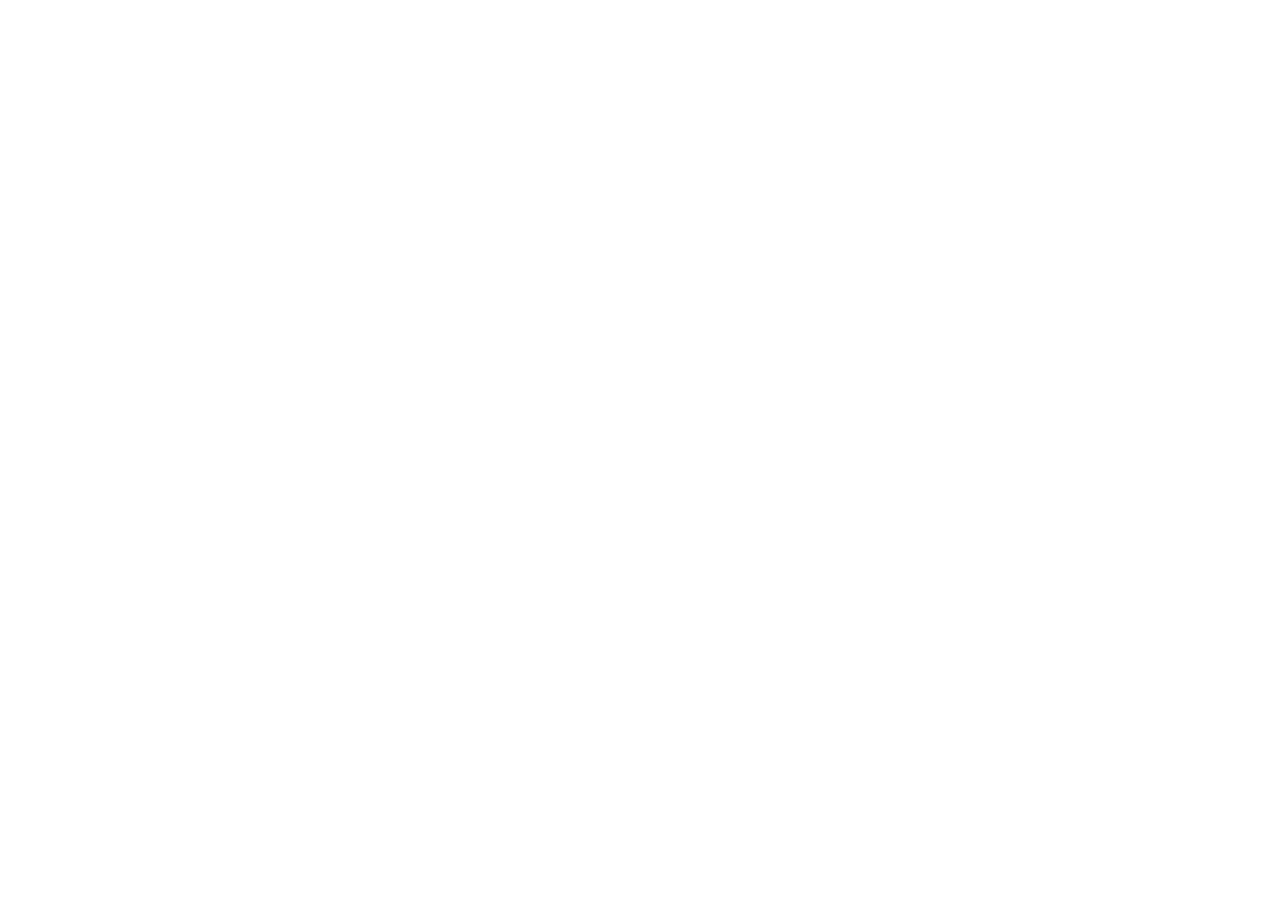
==== admin/index.html @ 9d50a6d4 "Add files via upload" ====
<!DOCTYPE html>
<html lang="nl">
<head>
<meta charset="utf-8">
<meta name="viewport" content="width=device-width,initial-scale=1">
<meta name="robots" content="noindex">
<title>Projecten beheren — Gazmend Aliaj</title>
</head>
<body>
<script src="https://unpkg.com/@sveltia/cms@0.111.0/dist/sveltia-cms.js" type="module"></script>
</body>
</html>
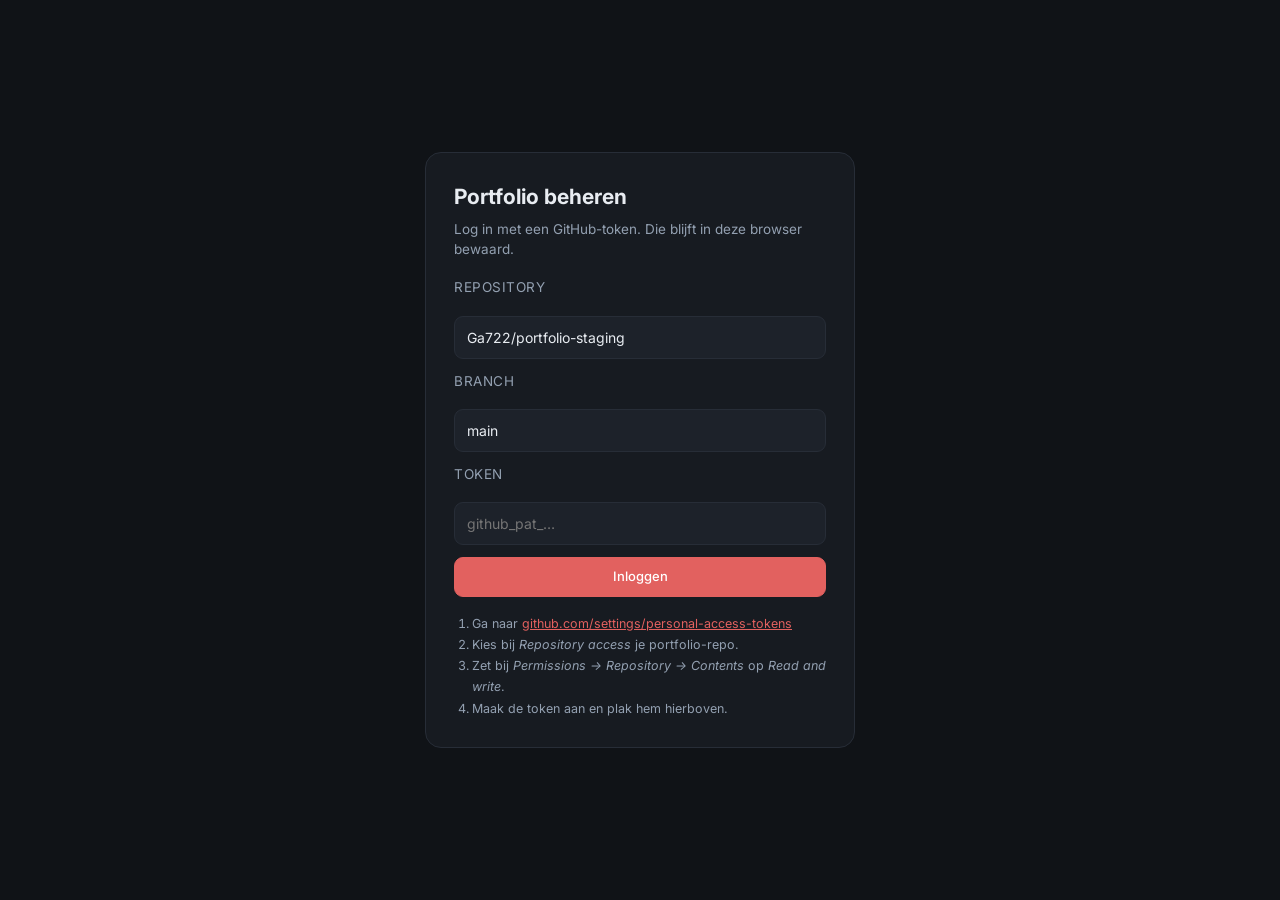
==== commit 40cbe665: "Add files via upload" ====
--- a/admin/index.html
+++ b/admin/index.html
@@ -4,9 +4,15 @@
 <meta charset="utf-8">
 <meta name="viewport" content="width=device-width,initial-scale=1">
 <meta name="robots" content="noindex">
-<title>Projecten beheren — Gazmend Aliaj</title>
+<title>Portfolio beheren — Gazmend Aliaj</title>
+<link rel="preconnect" href="https://fonts.googleapis.com"><link rel="preconnect" href="https://fonts.gstatic.com" crossorigin>
+<link href="https://fonts.googleapis.com/css2?family=Inter:wght@400;500;600;700&display=swap" rel="stylesheet">
+<link rel="stylesheet" href="style.css">
 </head>
 <body>
-<script src="https://unpkg.com/@sveltia/cms@0.111.0/dist/sveltia-cms.js" type="module"></script>
+<div id="root"><div class="empty">Laden…</div></div>
+<script src="github.js"></script>
+<script src="app.js"></script>
+<script src="editor.js"></script>
 </body>
 </html>
--- a/admin/style.css
+++ b/admin/style.css
@@ -0,0 +1,127 @@
+:root{--bg:#101317;--panel:#171b21;--panel-2:#1d222a;--line:#272d37;--line-soft:#20262e;--text:#e8ecf1;--muted:#93a0b1;--accent:#e2615f;--accent-soft:rgba(226,97,95,.14);--ok:#4bb98a;--warn:#e9b949;--radius:12px;--font:'Inter',system-ui,-apple-system,'Segoe UI',sans-serif}
+*{box-sizing:border-box}
+html,body{margin:0;height:100%}
+body{background:var(--bg);color:var(--text);font-family:var(--font);font-size:14px;line-height:1.5;-webkit-font-smoothing:antialiased}
+a{color:var(--accent)}
+button{font:inherit;color:inherit;cursor:pointer;border:none;background:none}
+input,textarea,select{font:inherit;color:var(--text);background:var(--panel-2);border:1px solid var(--line);border-radius:9px;padding:10px 12px;width:100%}
+input:focus,textarea:focus,select:focus{outline:none;border-color:var(--accent)}
+textarea{resize:vertical;min-height:96px;line-height:1.6}
+label{display:block}
+.lbl{font-size:12px;letter-spacing:.04em;text-transform:uppercase;color:var(--muted);margin:0 0 6px}
+.hint{font-size:12px;color:var(--muted);margin:6px 0 0}
+
+/* ---- knoppen ---- */
+.btn{display:inline-flex;align-items:center;gap:8px;padding:9px 16px;border-radius:9px;background:var(--panel-2);border:1px solid var(--line);font-size:13px;font-weight:500;white-space:nowrap}
+.btn:hover{border-color:#3a424f;background:#232935}
+.btn--primary{background:var(--accent);border-color:var(--accent);color:#fff}
+.btn--primary:hover{background:#ee6f6d;border-color:#ee6f6d}
+.btn--ghost{background:none}
+.btn--danger:hover{border-color:var(--accent);color:var(--accent)}
+.btn[disabled]{opacity:.45;cursor:default}
+.btn--sm{padding:6px 11px;font-size:12px}
+
+/* ---- kader ---- */
+.app{display:grid;grid-template-columns:232px 1fr;height:100vh}
+.side{background:var(--panel);border-right:1px solid var(--line);display:flex;flex-direction:column;padding:20px 14px;gap:4px}
+.brand{display:flex;align-items:center;gap:10px;padding:0 8px 18px;font-weight:600;letter-spacing:-.01em}
+.brand span{width:26px;height:26px;border-radius:7px;background:var(--accent);display:grid;place-items:center;color:#fff;font-size:13px;font-weight:700}
+.navbtn{display:flex;align-items:center;gap:10px;width:100%;padding:9px 10px;border-radius:9px;color:var(--muted);font-size:13.5px;text-align:left}
+.navbtn:hover{background:var(--panel-2);color:var(--text)}
+.navbtn[aria-current='true']{background:var(--accent-soft);color:var(--text)}
+.navbtn b{margin-left:auto;font-weight:500;font-size:12px;color:var(--muted)}
+.side__foot{margin-top:auto;display:grid;gap:6px;padding-top:14px;border-top:1px solid var(--line-soft)}
+.main{overflow:auto}
+.bar{position:sticky;top:0;z-index:5;display:flex;align-items:center;gap:12px;padding:16px 26px;background:rgba(16,19,23,.92);backdrop-filter:blur(8px);border-bottom:1px solid var(--line)}
+.bar h1{margin:0;font-size:19px;font-weight:600;letter-spacing:-.01em;max-width:34%;white-space:nowrap;overflow:hidden;text-overflow:ellipsis}
+@media (max-width:900px){.app{grid-template-columns:1fr}.side{flex-direction:row;flex-wrap:wrap;border-right:none;border-bottom:1px solid var(--line);padding:12px}.side__foot{margin:0;border:none;display:flex;padding:0}.brand{padding:0 10px 0 4px}.bar{flex-wrap:wrap}.bar h1{max-width:100%}}
+.bar .spacer{flex:1}
+.wrap{padding:26px}
+
+/* ---- projectlijst ---- */
+.tools{display:flex;flex-wrap:wrap;gap:10px;margin:0 0 20px}
+.tools input[type='search']{max-width:280px}
+.chips{display:flex;flex-wrap:wrap;gap:6px}
+.chip{padding:7px 13px;border-radius:999px;border:1px solid var(--line);font-size:12.5px;color:var(--muted)}
+.chip[aria-pressed='true']{background:var(--accent-soft);border-color:var(--accent);color:var(--text)}
+.group{margin:0 0 26px}
+.group__head{display:flex;align-items:center;gap:10px;margin:0 0 12px}
+.group__head h2{margin:0;font-size:13px;letter-spacing:.06em;text-transform:uppercase;color:var(--muted)}
+.group__head i{flex:1;height:1px;background:var(--line-soft);font-style:normal}
+.cards{display:grid;grid-template-columns:repeat(auto-fill,minmax(230px,1fr));gap:14px}
+.card{background:var(--panel);border:1px solid var(--line);border-radius:var(--radius);overflow:hidden;text-align:left;display:flex;flex-direction:column;transition:border-color .12s,transform .12s}
+.card:hover{border-color:#3a424f;transform:translateY(-2px)}
+.card.dragging{opacity:.4}
+.card.over{border-color:var(--accent)}
+.card__img{aspect-ratio:16/10;background:#0c0e12 center/cover no-repeat;position:relative}
+.card__img em{position:absolute;inset:0;display:grid;place-items:center;color:#39414d;font-style:normal;font-size:12px}
+.card__badge{position:absolute;top:9px;left:9px;padding:3px 9px;border-radius:999px;background:var(--accent);color:#fff;font-size:11px;font-weight:600}
+.card__body{padding:12px 13px 13px;display:grid;gap:3px}
+.card__body h3{margin:0;font-size:14.5px;font-weight:600}
+.card__meta{font-size:12px;color:var(--muted)}
+.card__flags{display:flex;gap:6px;margin-top:7px;flex-wrap:wrap}
+.flag{font-size:11px;padding:2px 8px;border-radius:999px;border:1px solid var(--line);color:var(--muted)}
+.flag--warn{border-color:rgba(233,185,73,.4);color:var(--warn)}
+
+/* ---- editor ---- */
+.editor{display:grid;grid-template-columns:minmax(0,1fr) minmax(0,440px);gap:22px;padding:22px 26px;align-items:start}
+@media (max-width:1180px){.editor{grid-template-columns:1fr}}
+.tabs{display:flex;gap:4px;margin:0 0 18px;border-bottom:1px solid var(--line)}
+.tab{padding:10px 15px;color:var(--muted);font-size:13.5px;border-bottom:2px solid transparent;margin-bottom:-1px}
+.tab[aria-selected='true']{color:var(--text);border-bottom-color:var(--accent)}
+.panel{background:var(--panel);border:1px solid var(--line);border-radius:var(--radius);padding:18px}
+.panel + .panel{margin-top:14px}
+.panel h3{margin:0 0 4px;font-size:15px}
+.panel > p.hint{margin:0 0 16px}
+.grid2{display:grid;grid-template-columns:1fr 1fr;gap:14px}
+@media (max-width:640px){.grid2{grid-template-columns:1fr}}
+.field{margin:0 0 14px}
+.field:last-child{margin-bottom:0}
+
+/* ---- beeldveld ---- */
+.drop{border:1.5px dashed var(--line);border-radius:10px;padding:14px;display:flex;gap:14px;align-items:center;background:var(--panel-2)}
+.drop.over{border-color:var(--accent);background:var(--accent-soft)}
+.drop__thumb{width:104px;height:70px;border-radius:8px;background:#0c0e12 center/cover no-repeat;flex:none;display:grid;place-items:center;color:#39414d;font-size:11px}
+.drop__body{flex:1;min-width:0;display:grid;gap:6px}
+.drop__body p{margin:0;font-size:12.5px;color:var(--muted);word-break:break-all}
+
+/* ---- procesblokken ---- */
+.block{background:var(--panel-2);border:1px solid var(--line);border-radius:10px;margin:0 0 12px}
+.block.dragging{opacity:.4}
+.block.over{border-color:var(--accent)}
+.block__head{display:flex;align-items:center;gap:10px;padding:11px 12px}
+.block__head .handle{cursor:grab;color:var(--muted);font-size:15px;line-height:1}
+.block__head strong{flex:1;font-weight:500;font-size:13.5px;overflow:hidden;text-overflow:ellipsis;white-space:nowrap}
+.block__body{padding:0 12px 14px;display:none}
+.block[open] .block__body{display:block}
+.thumbs{display:flex;flex-wrap:wrap;gap:8px;margin-top:10px}
+.thumb{position:relative;width:92px;height:64px;border-radius:7px;background:#0c0e12 center/cover no-repeat;border:1px solid var(--line)}
+.thumb button{position:absolute;top:-7px;right:-7px;width:20px;height:20px;border-radius:999px;background:var(--accent);color:#fff;font-size:12px;line-height:20px;text-align:center}
+
+/* ---- voorbeeld ---- */
+.preview{position:sticky;top:78px;background:var(--panel);border:1px solid var(--line);border-radius:var(--radius);overflow:hidden}
+.preview__bar{display:flex;align-items:center;gap:8px;padding:10px 12px;border-bottom:1px solid var(--line);font-size:12px;color:var(--muted)}
+.preview__bar .spacer{flex:1}
+.preview iframe{display:block;width:100%;height:70vh;border:0;background:#fff}
+.preview[data-device='phone'] iframe{width:393px;margin:0 auto;height:70vh}
+
+/* ---- uitgelicht ---- */
+.slots{display:grid;grid-template-columns:repeat(auto-fit,minmax(190px,1fr));gap:14px}
+.slot{background:var(--panel);border:1px solid var(--line);border-radius:var(--radius);padding:12px;display:grid;gap:9px}
+.slot__n{font-size:11px;letter-spacing:.08em;text-transform:uppercase;color:var(--muted)}
+.slot__img{aspect-ratio:16/10;border-radius:8px;background:#0c0e12 center/cover no-repeat}
+
+/* ---- meldingen ---- */
+.toast{position:fixed;right:20px;bottom:20px;z-index:50;display:grid;gap:8px}
+.toast div{background:var(--panel-2);border:1px solid var(--line);border-left:3px solid var(--accent);border-radius:9px;padding:11px 14px;font-size:13px;box-shadow:0 12px 30px rgba(0,0,0,.4)}
+.toast div.ok{border-left-color:var(--ok)}
+.empty{padding:60px 20px;text-align:center;color:var(--muted)}
+
+/* ---- inloggen ---- */
+.login{min-height:100vh;display:grid;place-items:center;padding:24px}
+.login__box{width:100%;max-width:430px;background:var(--panel);border:1px solid var(--line);border-radius:16px;padding:28px}
+.login__box h1{margin:0 0 6px;font-size:21px}
+.login__box p{margin:0 0 18px;color:var(--muted);font-size:13.5px}
+.login__box .field{margin-bottom:12px}
+.steps{margin:16px 0 0;padding:0 0 0 18px;color:var(--muted);font-size:12.5px;line-height:1.7}
+.err{color:var(--accent);font-size:13px;margin:12px 0 0}
